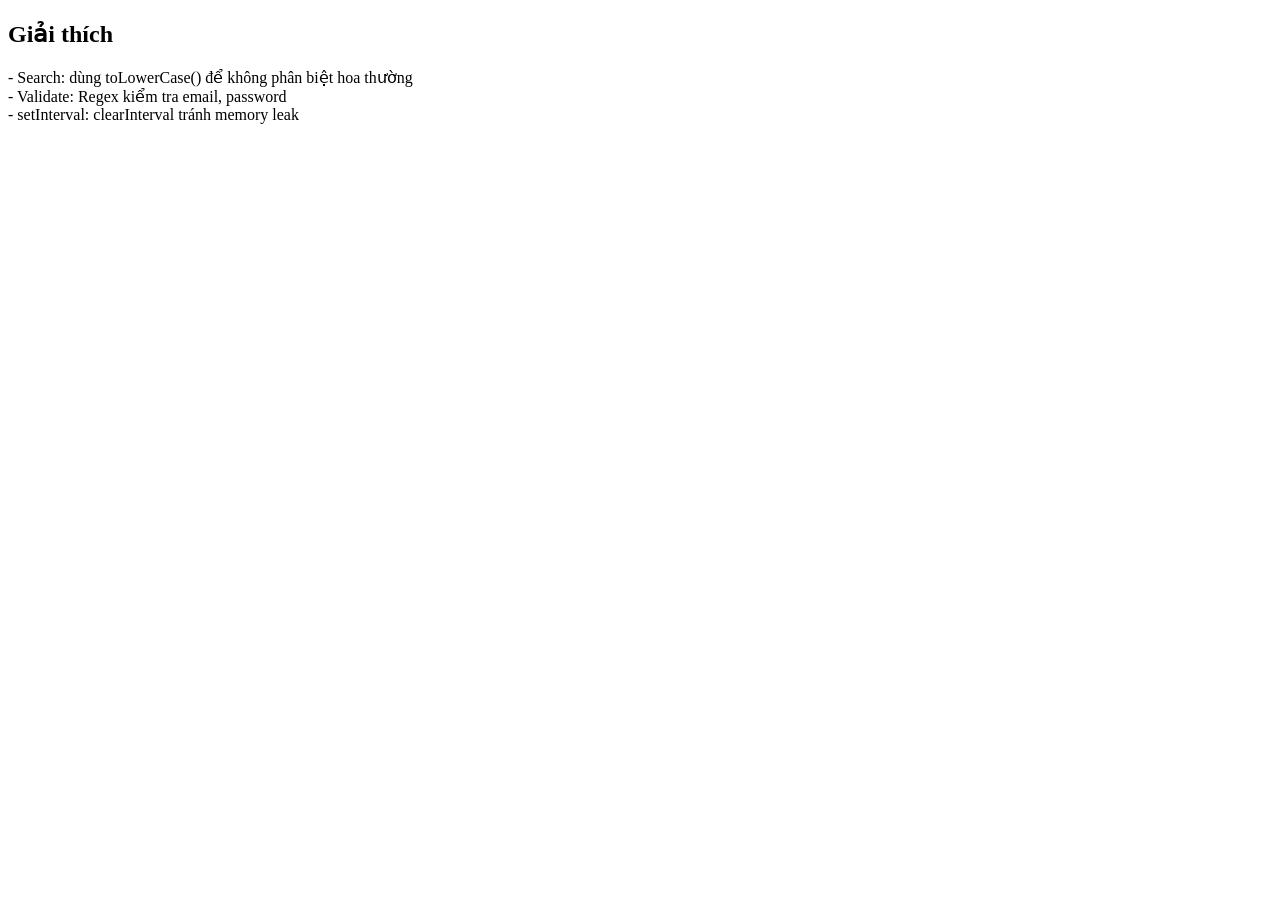
==== about.html @ 0460ea70 "Create about.html" ====
<!DOCTYPE html>
<html lang="vi">
<head>
<meta charset="UTF-8">
<title>Lý thuyết</title>
<link rel="stylesheet" href="css/style.css">
</head>
<body>
<h2>Giải thích</h2>
<p>
- Search: dùng toLowerCase() để không phân biệt hoa thường<br>
- Validate: Regex kiểm tra email, password<br>
- setInterval: clearInterval tránh memory leak
</p>
</body>
</html>
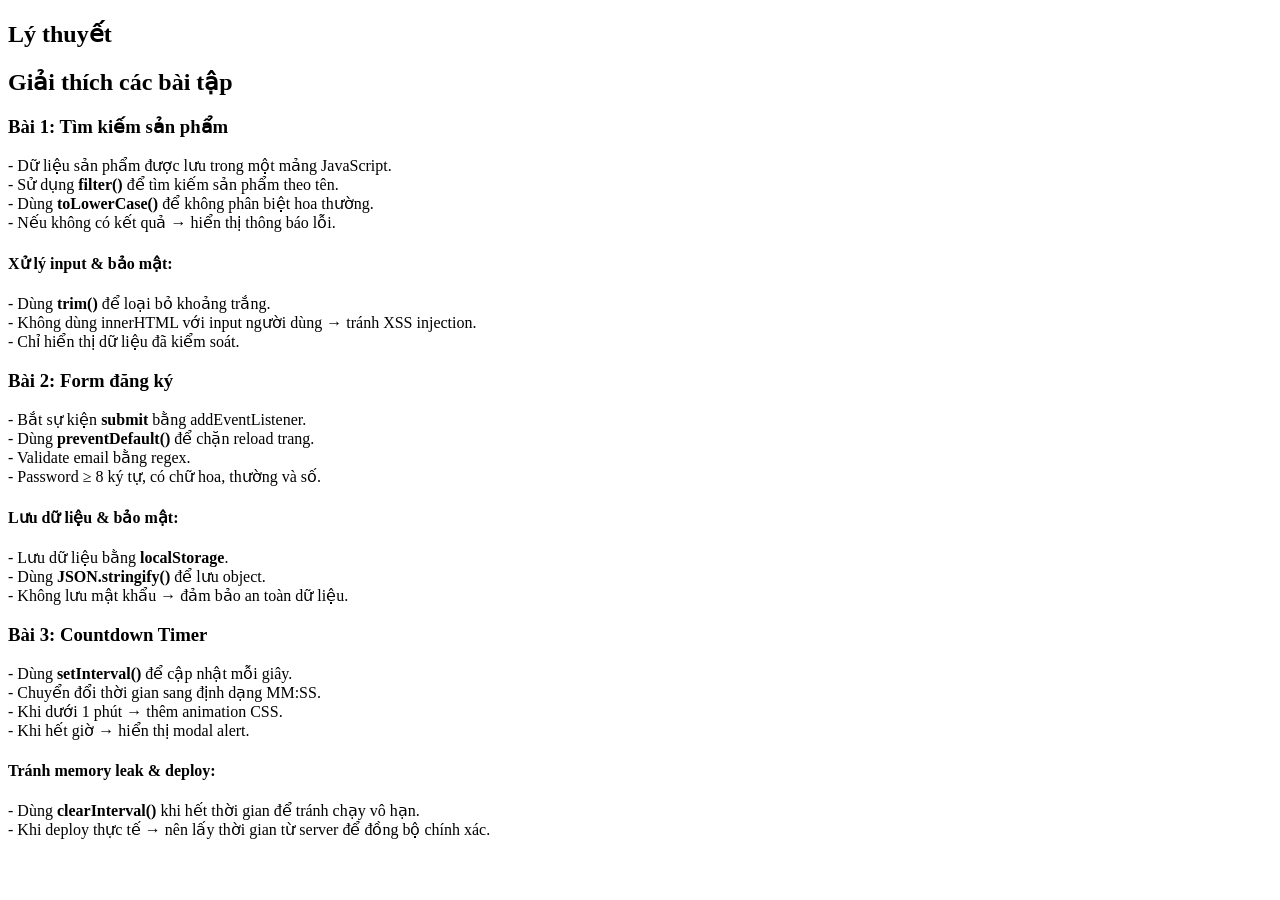
==== commit c34e649a: "Update about.html" ====
--- a/about.html
+++ b/about.html
@@ -2,15 +2,73 @@
 <html lang="vi">
 <head>
 <meta charset="UTF-8">
+<meta name="viewport" content="width=device-width, initial-scale=1.0">
 <title>Lý thuyết</title>
 <link rel="stylesheet" href="css/style.css">
 </head>
 <body>
-<h2>Giải thích</h2>
-<p>
-- Search: dùng toLowerCase() để không phân biệt hoa thường<br>
-- Validate: Regex kiểm tra email, password<br>
-- setInterval: clearInterval tránh memory leak
-</p>
+
+<nav class="navbar">
+  <h1>Lý thuyết</h1>
+</nav>
+
+<div class="container">
+  <h2>Giải thích các bài tập</h2>
+
+  <!-- BÀI 1 -->
+  <div class="card">
+    <h3>Bài 1: Tìm kiếm sản phẩm</h3>
+    <p>
+      - Dữ liệu sản phẩm được lưu trong một mảng JavaScript.<br>
+      - Sử dụng <b>filter()</b> để tìm kiếm sản phẩm theo tên.<br>
+      - Dùng <b>toLowerCase()</b> để không phân biệt hoa thường.<br>
+      - Nếu không có kết quả → hiển thị thông báo lỗi.
+    </p>
+
+    <h4>Xử lý input & bảo mật:</h4>
+    <p>
+      - Dùng <b>trim()</b> để loại bỏ khoảng trắng.<br>
+      - Không dùng innerHTML với input người dùng → tránh XSS injection.<br>
+      - Chỉ hiển thị dữ liệu đã kiểm soát.
+    </p>
+  </div>
+
+  <!-- BÀI 2 -->
+  <div class="card">
+    <h3>Bài 2: Form đăng ký</h3>
+    <p>
+      - Bắt sự kiện <b>submit</b> bằng addEventListener.<br>
+      - Dùng <b>preventDefault()</b> để chặn reload trang.<br>
+      - Validate email bằng regex.<br>
+      - Password ≥ 8 ký tự, có chữ hoa, thường và số.<br>
+    </p>
+
+    <h4>Lưu dữ liệu & bảo mật:</h4>
+    <p>
+      - Lưu dữ liệu bằng <b>localStorage</b>.<br>
+      - Dùng <b>JSON.stringify()</b> để lưu object.<br>
+      - Không lưu mật khẩu → đảm bảo an toàn dữ liệu.
+    </p>
+  </div>
+
+  <!-- BÀI 3 -->
+  <div class="card">
+    <h3>Bài 3: Countdown Timer</h3>
+    <p>
+      - Dùng <b>setInterval()</b> để cập nhật mỗi giây.<br>
+      - Chuyển đổi thời gian sang định dạng MM:SS.<br>
+      - Khi dưới 1 phút → thêm animation CSS.<br>
+      - Khi hết giờ → hiển thị modal alert.
+    </p>
+
+    <h4>Tránh memory leak & deploy:</h4>
+    <p>
+      - Dùng <b>clearInterval()</b> khi hết thời gian để tránh chạy vô hạn.<br>
+      - Khi deploy thực tế → nên lấy thời gian từ server để đồng bộ chính xác.
+    </p>
+  </div>
+
+</div>
+
 </body>
 </html>
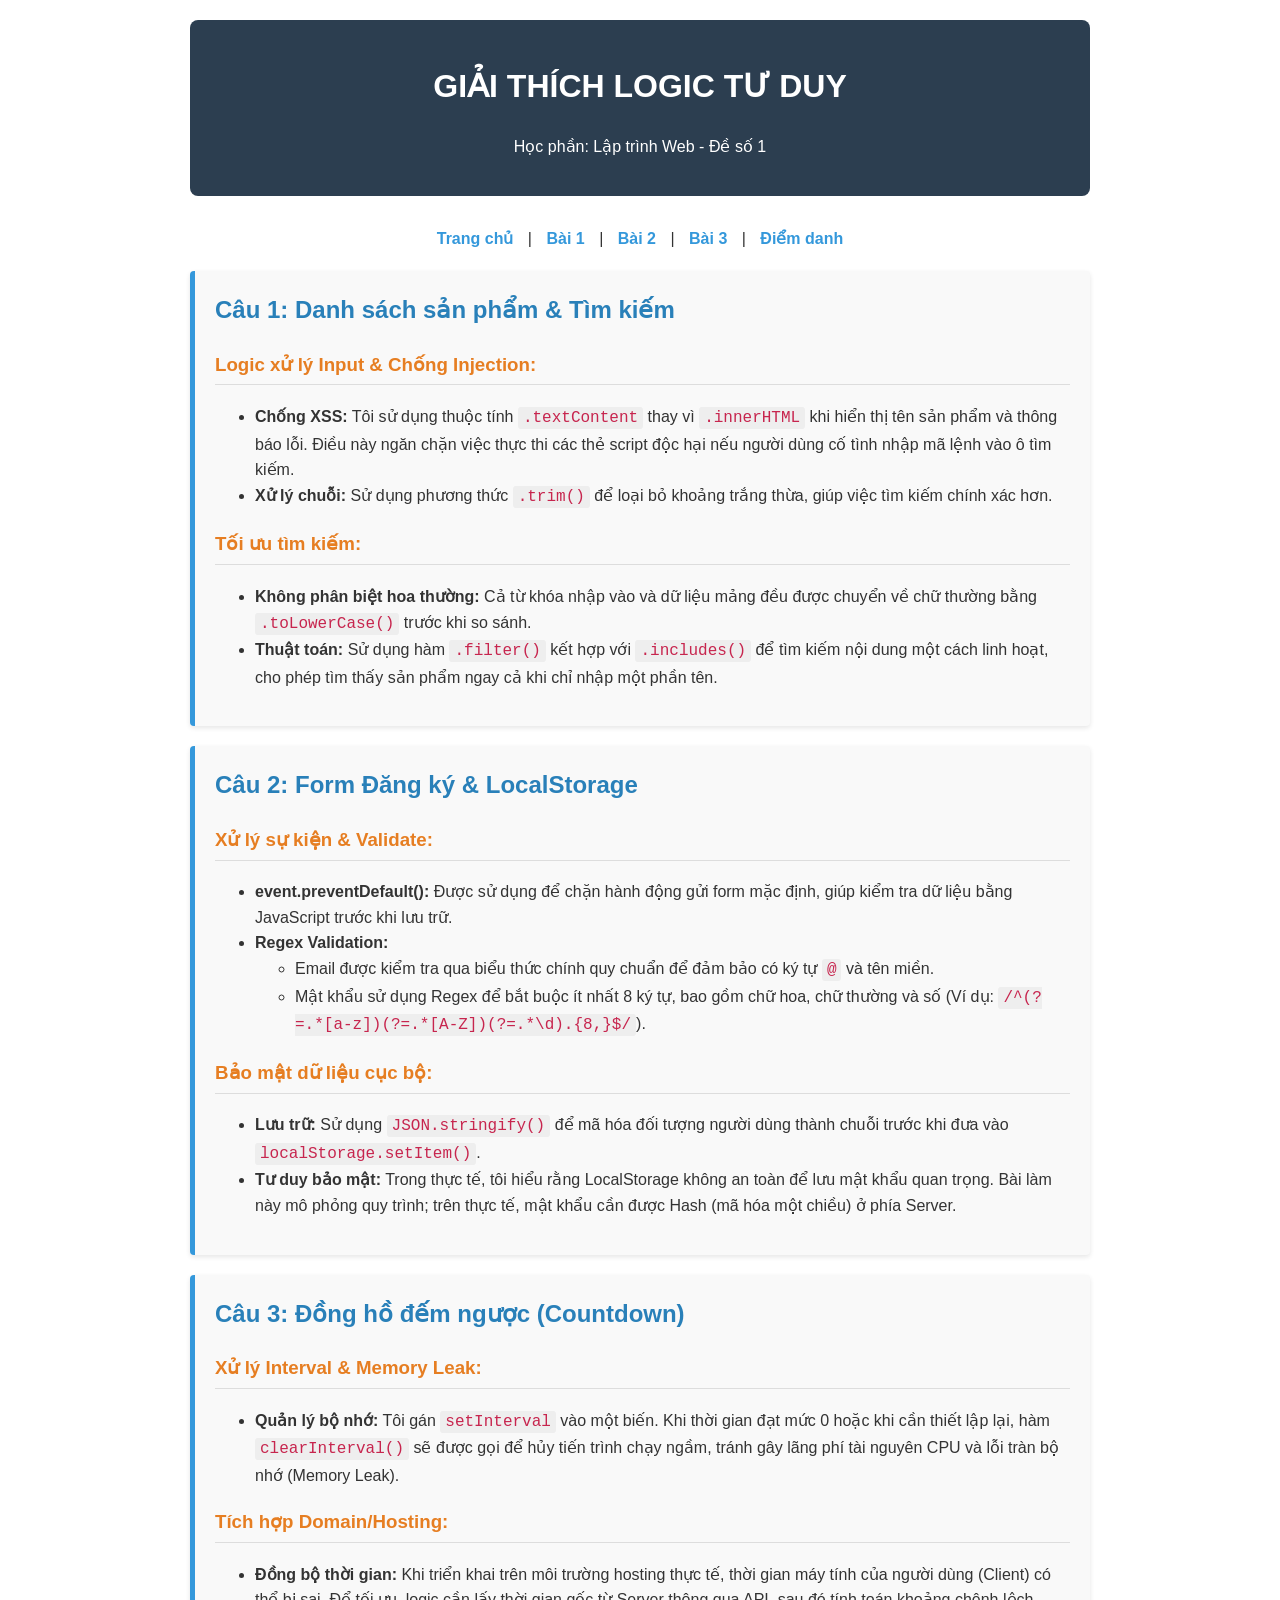
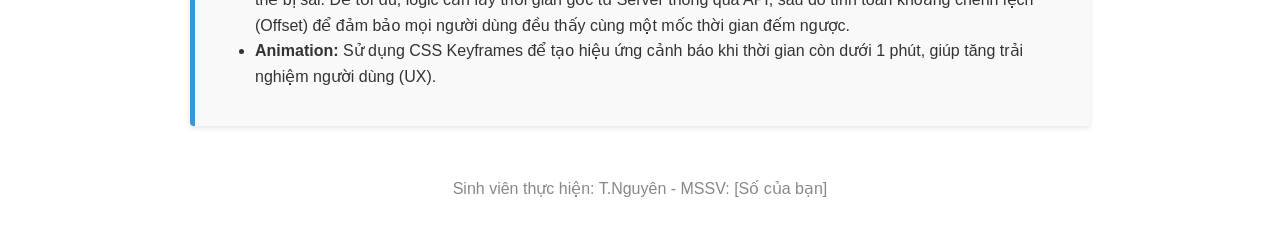
==== commit 371e3531: "Update about.html" ====
--- a/about.html
+++ b/about.html
@@ -1,74 +1,87 @@
 <!DOCTYPE html>
 <html lang="vi">
 <head>
-<meta charset="UTF-8">
-<meta name="viewport" content="width=device-width, initial-scale=1.0">
-<title>Lý thuyết</title>
-<link rel="stylesheet" href="css/style.css">
+    <meta charset="UTF-8">
+    <meta name="viewport" content="width=device-width, initial-scale=1.0">
+    <title>Giải thích Lý thuyết - Đề thi Kết thúc HP</title>
+    <link rel="stylesheet" href="css/style.css">
+    <style>
+        /* CSS bổ sung để trang lý thuyết dễ đọc hơn */
+        body { font-family: 'Segoe UI', Tahoma, Geneva, Verdana, sans-serif; line-height: 1.6; color: #333; max-width: 900px; margin: 0 auto; padding: 20px; }
+        header { background: #2c3e50; color: white; padding: 20px; text-align: center; border-radius: 8px; margin-bottom: 30px; }
+        .section { background: #f9f9f9; padding: 20px; border-left: 5px solid #3498db; margin-bottom: 20px; border-radius: 4px; box-shadow: 0 2px 5px rgba(0,0,0,0.1); }
+        h2 { color: #2980b9; margin-top: 0; }
+        h3 { color: #e67e22; border-bottom: 1px solid #ddd; padding-bottom: 5px; }
+        code { background: #eee; padding: 2px 5px; border-radius: 3px; font-family: 'Courier New', Courier, monospace; color: #c7254e; }
+        .nav-menu { margin-bottom: 20px; text-align: center; }
+        .nav-menu a { margin: 0 10px; text-decoration: none; color: #3498db; font-weight: bold; }
+        .nav-menu a:hover { color: #2c3e50; }
+    </style>
 </head>
 <body>
 
-<nav class="navbar">
-  <h1>Lý thuyết</h1>
-</nav>
+    <header>
+        <h1>GIẢI THÍCH LOGIC TƯ DUY</h1>
+        <p>Học phần: Lập trình Web - Đề số 1</p>
+    </header>
 
-<div class="container">
-  <h2>Giải thích các bài tập</h2>
+    <div class="nav-menu">
+        <a href="index.html">Trang chủ</a> |
+        <a href="baitap01.html">Bài 1</a> |
+        <a href="baitap02.html">Bài 2</a> |
+        <a href="baitap03.html">Bài 3</a> |
+        <a href="about.html">Điểm danh</a>
+    </div>
 
-  <!-- BÀI 1 -->
-  <div class="card">
-    <h3>Bài 1: Tìm kiếm sản phẩm</h3>
-    <p>
-      - Dữ liệu sản phẩm được lưu trong một mảng JavaScript.<br>
-      - Sử dụng <b>filter()</b> để tìm kiếm sản phẩm theo tên.<br>
-      - Dùng <b>toLowerCase()</b> để không phân biệt hoa thường.<br>
-      - Nếu không có kết quả → hiển thị thông báo lỗi.
-    </p>
+    <div class="section">
+        <h2>Câu 1: Danh sách sản phẩm & Tìm kiếm</h2>
+        <h3>Logic xử lý Input & Chống Injection:</h3>
+        <ul>
+            <li><strong>Chống XSS:</strong> Tôi sử dụng thuộc tính <code>.textContent</code> thay vì <code>.innerHTML</code> khi hiển thị tên sản phẩm và thông báo lỗi. Điều này ngăn chặn việc thực thi các thẻ script độc hại nếu người dùng cố tình nhập mã lệnh vào ô tìm kiếm.</li>
+            <li><strong>Xử lý chuỗi:</strong> Sử dụng phương thức <code>.trim()</code> để loại bỏ khoảng trắng thừa, giúp việc tìm kiếm chính xác hơn.</li>
+        </ul>
+        <h3>Tối ưu tìm kiếm:</h3>
+        <ul>
+            <li><strong>Không phân biệt hoa thường:</strong> Cả từ khóa nhập vào và dữ liệu mảng đều được chuyển về chữ thường bằng <code>.toLowerCase()</code> trước khi so sánh.</li>
+            <li><strong>Thuật toán:</strong> Sử dụng hàm <code>.filter()</code> kết hợp với <code>.includes()</code> để tìm kiếm nội dung một cách linh hoạt, cho phép tìm thấy sản phẩm ngay cả khi chỉ nhập một phần tên.</li>
+        </ul>
+    </div>
 
-    <h4>Xử lý input & bảo mật:</h4>
-    <p>
-      - Dùng <b>trim()</b> để loại bỏ khoảng trắng.<br>
-      - Không dùng innerHTML với input người dùng → tránh XSS injection.<br>
-      - Chỉ hiển thị dữ liệu đã kiểm soát.
-    </p>
-  </div>
+    <div class="section">
+        <h2>Câu 2: Form Đăng ký & LocalStorage</h2>
+        <h3>Xử lý sự kiện & Validate:</h3>
+        <ul>
+            <li><strong>event.preventDefault():</strong> Được sử dụng để chặn hành động gửi form mặc định, giúp kiểm tra dữ liệu bằng JavaScript trước khi lưu trữ.</li>
+            <li><strong>Regex Validation:</strong> 
+                <ul>
+                    <li>Email được kiểm tra qua biểu thức chính quy chuẩn để đảm bảo có ký tự <code>@</code> và tên miền.</li>
+                    <li>Mật khẩu sử dụng Regex để bắt buộc ít nhất 8 ký tự, bao gồm chữ hoa, chữ thường và số (Ví dụ: <code>/^(?=.*[a-z])(?=.*[A-Z])(?=.*\d).{8,}$/</code>).</li>
+                </ul>
+            </li>
+        </ul>
+        <h3>Bảo mật dữ liệu cục bộ:</h3>
+        <ul>
+            <li><strong>Lưu trữ:</strong> Sử dụng <code>JSON.stringify()</code> để mã hóa đối tượng người dùng thành chuỗi trước khi đưa vào <code>localStorage.setItem()</code>.</li>
+            <li><strong>Tư duy bảo mật:</strong> Trong thực tế, tôi hiểu rằng LocalStorage không an toàn để lưu mật khẩu quan trọng. Bài làm này mô phỏng quy trình; trên thực tế, mật khẩu cần được Hash (mã hóa một chiều) ở phía Server.</li>
+        </ul>
+    </div>
 
-  <!-- BÀI 2 -->
-  <div class="card">
-    <h3>Bài 2: Form đăng ký</h3>
-    <p>
-      - Bắt sự kiện <b>submit</b> bằng addEventListener.<br>
-      - Dùng <b>preventDefault()</b> để chặn reload trang.<br>
-      - Validate email bằng regex.<br>
-      - Password ≥ 8 ký tự, có chữ hoa, thường và số.<br>
-    </p>
+    <div class="section">
+        <h2>Câu 3: Đồng hồ đếm ngược (Countdown)</h2>
+        <h3>Xử lý Interval & Memory Leak:</h3>
+        <ul>
+            <li><strong>Quản lý bộ nhớ:</strong> Tôi gán <code>setInterval</code> vào một biến. Khi thời gian đạt mức 0 hoặc khi cần thiết lập lại, hàm <code>clearInterval()</code> sẽ được gọi để hủy tiến trình chạy ngầm, tránh gây lãng phí tài nguyên CPU và lỗi tràn bộ nhớ (Memory Leak).</li>
+        </ul>
+        <h3>Tích hợp Domain/Hosting:</h3>
+        <ul>
+            <li><strong>Đồng bộ thời gian:</strong> Khi triển khai trên môi trường hosting thực tế, thời gian máy tính của người dùng (Client) có thể bị sai. Để tối ưu, logic cần lấy thời gian gốc từ Server thông qua API, sau đó tính toán khoảng chênh lệch (Offset) để đảm bảo mọi người dùng đều thấy cùng một mốc thời gian đếm ngược.</li>
+            <li><strong>Animation:</strong> Sử dụng CSS Keyframes để tạo hiệu ứng cảnh báo khi thời gian còn dưới 1 phút, giúp tăng trải nghiệm người dùng (UX).</li>
+        </ul>
+    </div>
 
-    <h4>Lưu dữ liệu & bảo mật:</h4>
-    <p>
-      - Lưu dữ liệu bằng <b>localStorage</b>.<br>
-      - Dùng <b>JSON.stringify()</b> để lưu object.<br>
-      - Không lưu mật khẩu → đảm bảo an toàn dữ liệu.
-    </p>
-  </div>
-
-  <!-- BÀI 3 -->
-  <div class="card">
-    <h3>Bài 3: Countdown Timer</h3>
-    <p>
-      - Dùng <b>setInterval()</b> để cập nhật mỗi giây.<br>
-      - Chuyển đổi thời gian sang định dạng MM:SS.<br>
-      - Khi dưới 1 phút → thêm animation CSS.<br>
-      - Khi hết giờ → hiển thị modal alert.
-    </p>
-
-    <h4>Tránh memory leak & deploy:</h4>
-    <p>
-      - Dùng <b>clearInterval()</b> khi hết thời gian để tránh chạy vô hạn.<br>
-      - Khi deploy thực tế → nên lấy thời gian từ server để đồng bộ chính xác.
-    </p>
-  </div>
-
-</div>
+    <footer style="text-align: center; margin-top: 50px; color: #888;">
+        <p>Sinh viên thực hiện: T.Nguyên - MSSV: [Số của bạn]</p>
+    </footer>
 
 </body>
 </html>
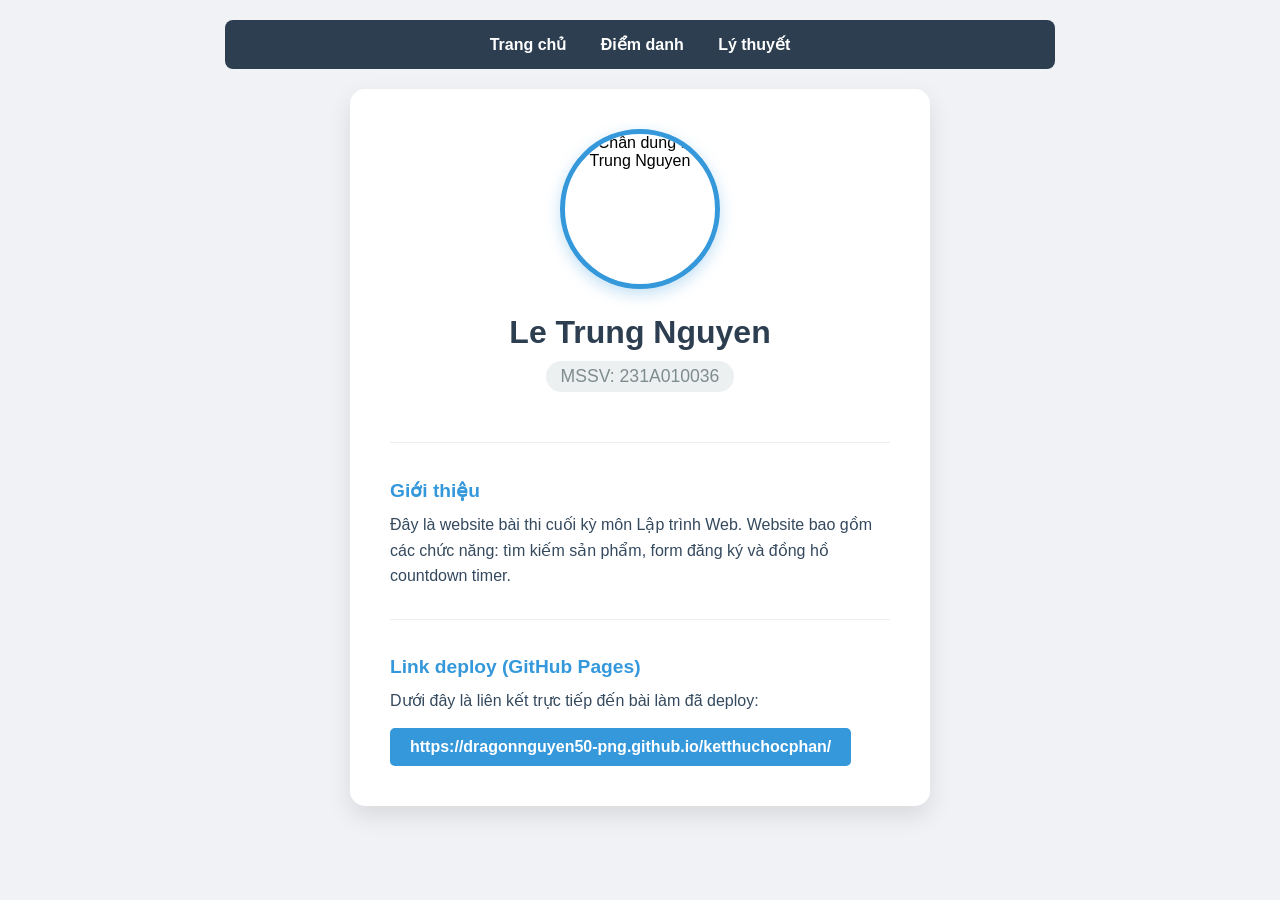
==== commit 86061ec9: "Update about.html" ====
--- a/about.html
+++ b/about.html
@@ -3,85 +3,157 @@
 <head>
     <meta charset="UTF-8">
     <meta name="viewport" content="width=device-width, initial-scale=1.0">
-    <title>Giải thích Lý thuyết - Đề thi Kết thúc HP</title>
+    <title>Thông tin Sinh viên - Le Trung Nguyen</title>
     <link rel="stylesheet" href="css/style.css">
     <style>
-        /* CSS bổ sung để trang lý thuyết dễ đọc hơn */
-        body { font-family: 'Segoe UI', Tahoma, Geneva, Verdana, sans-serif; line-height: 1.6; color: #333; max-width: 900px; margin: 0 auto; padding: 20px; }
-        header { background: #2c3e50; color: white; padding: 20px; text-align: center; border-radius: 8px; margin-bottom: 30px; }
-        .section { background: #f9f9f9; padding: 20px; border-left: 5px solid #3498db; margin-bottom: 20px; border-radius: 4px; box-shadow: 0 2px 5px rgba(0,0,0,0.1); }
-        h2 { color: #2980b9; margin-top: 0; }
-        h3 { color: #e67e22; border-bottom: 1px solid #ddd; padding-bottom: 5px; }
-        code { background: #eee; padding: 2px 5px; border-radius: 3px; font-family: 'Courier New', Courier, monospace; color: #c7254e; }
-        .nav-menu { margin-bottom: 20px; text-align: center; }
-        .nav-menu a { margin: 0 10px; text-decoration: none; color: #3498db; font-weight: bold; }
-        .nav-menu a:hover { color: #2c3e50; }
+        /* CSS bổ sung dành riêng cho trang About */
+        body {
+            font-family: 'Segoe UI', Tahoma, Geneva, Verdana, sans-serif;
+            background-color: #f0f2f5;
+            margin: 0;
+            padding: 20px;
+            display: flex;
+            flex-direction: column;
+            align-items: center;
+        }
+
+        /* Menu điều hướng (giả định) */
+        .navbar {
+            width: 100%;
+            max-width: 800px;
+            background: #2c3e50;
+            padding: 15px;
+            border-radius: 8px;
+            margin-bottom: 20px;
+            text-align: center;
+        }
+        .navbar a {
+            color: white;
+            text-decoration: none;
+            margin: 0 15px;
+            font-weight: bold;
+        }
+        .navbar a:hover { color: #3498db; }
+
+        /* Container chính */
+        .profile-card {
+            background: white;
+            border-radius: 15px;
+            box-shadow: 0 10px 25px rgba(0,0,0,0.1);
+            width: 100%;
+            max-width: 500px;
+            padding: 40px;
+            text-align: center;
+            transition: transform 0.3s ease;
+        }
+
+        .profile-card:hover {
+            transform: translateY(-5px);
+        }
+
+        /* Phần ảnh đại diện */
+        .avatar-container {
+            width: 150px;
+            height: 150px;
+            margin: 0 auto 25px auto;
+            border-radius: 50%;
+            overflow: hidden;
+            border: 5px solid #3498db;
+            box-shadow: 0 5px 15px rgba(52, 152, 219, 0.3);
+        }
+
+        .avatar-container img {
+            width: 100%;
+            height: 100%;
+            object-fit: cover; /* Giúp ảnh không bị méo */
+        }
+
+        /* Phần chữ */
+        h1.student-name {
+            color: #2c3e50;
+            margin: 0 0 10px 0;
+            font-size: 2em;
+        }
+
+        p.student-id {
+            color: #7f8c8d;
+            font-size: 1.1em;
+            margin: 0 0 20px 0;
+            background: #ecf0f1;
+            padding: 5px 15px;
+            border-radius: 20px;
+            display: inline-block;
+        }
+
+        .info-section {
+            text-align: left;
+            margin-top: 30px;
+            border-top: 1px solid #eee;
+            padding-top: 20px;
+        }
+
+        .info-section h2 {
+            color: #3498db;
+            font-size: 1.2em;
+            margin-bottom: 10px;
+        }
+
+        .info-section p {
+            color: #34495e;
+            line-height: 1.6;
+            margin: 0 0 15px 0;
+        }
+
+        /* Style cho Link Deploy */
+        .deploy-link {
+            display: inline-block;
+            background-color: #3498db;
+            color: white;
+            text-decoration: none;
+            padding: 10px 20px;
+            border-radius: 5px;
+            font-weight: bold;
+            transition: background 0.3s ease;
+            word-break: break-all; /* Tránh tràn link dài trên mobile */
+        }
+
+        .deploy-link:hover {
+            background-color: #2980b9;
+        }
+
     </style>
 </head>
 <body>
 
-    <header>
-        <h1>GIẢI THÍCH LOGIC TƯ DUY</h1>
-        <p>Học phần: Lập trình Web - Đề số 1</p>
-    </header>
+    <div class="navbar">
+        <a href="index.html">Trang chủ</a>
+        <a href="about.html">Điểm danh</a>
+        <a href="lythuyet.html">Lý thuyết</a>
+        </div>
 
-    <div class="nav-menu">
-        <a href="index.html">Trang chủ</a> |
-        <a href="baitap01.html">Bài 1</a> |
-        <a href="baitap02.html">Bài 2</a> |
-        <a href="baitap03.html">Bài 3</a> |
-        <a href="about.html">Điểm danh</a>
+    <div class="profile-card">
+        
+        <div class="avatar-container">
+            <img src="images/avatar.jpg" alt="Chân dung Le Trung Nguyen">
+        </div>
+
+        <h1 class="student-name">Le Trung Nguyen</h1>
+        <p class="student-id">MSSV: 231A010036</p>
+
+        <div class="info-section">
+            <h2>Giới thiệu</h2>
+            <p>Đây là website bài thi cuối kỳ môn Lập trình Web. Website bao gồm các chức năng: tìm kiếm sản phẩm, form đăng ký và đồng hồ countdown timer.</p>
+        </div>
+
+        <div class="info-section">
+            <h2>Link deploy (GitHub Pages)</h2>
+            <p>Dưới đây là liên kết trực tiếp đến bài làm đã deploy:</p>
+            <a href="https://dragonnguyen50-png.github.io/ketthuchocphan/" class="deploy-link" target="_blank">
+                https://dragonnguyen50-png.github.io/ketthuchocphan/
+            </a>
+        </div>
+
     </div>
-
-    <div class="section">
-        <h2>Câu 1: Danh sách sản phẩm & Tìm kiếm</h2>
-        <h3>Logic xử lý Input & Chống Injection:</h3>
-        <ul>
-            <li><strong>Chống XSS:</strong> Tôi sử dụng thuộc tính <code>.textContent</code> thay vì <code>.innerHTML</code> khi hiển thị tên sản phẩm và thông báo lỗi. Điều này ngăn chặn việc thực thi các thẻ script độc hại nếu người dùng cố tình nhập mã lệnh vào ô tìm kiếm.</li>
-            <li><strong>Xử lý chuỗi:</strong> Sử dụng phương thức <code>.trim()</code> để loại bỏ khoảng trắng thừa, giúp việc tìm kiếm chính xác hơn.</li>
-        </ul>
-        <h3>Tối ưu tìm kiếm:</h3>
-        <ul>
-            <li><strong>Không phân biệt hoa thường:</strong> Cả từ khóa nhập vào và dữ liệu mảng đều được chuyển về chữ thường bằng <code>.toLowerCase()</code> trước khi so sánh.</li>
-            <li><strong>Thuật toán:</strong> Sử dụng hàm <code>.filter()</code> kết hợp với <code>.includes()</code> để tìm kiếm nội dung một cách linh hoạt, cho phép tìm thấy sản phẩm ngay cả khi chỉ nhập một phần tên.</li>
-        </ul>
-    </div>
-
-    <div class="section">
-        <h2>Câu 2: Form Đăng ký & LocalStorage</h2>
-        <h3>Xử lý sự kiện & Validate:</h3>
-        <ul>
-            <li><strong>event.preventDefault():</strong> Được sử dụng để chặn hành động gửi form mặc định, giúp kiểm tra dữ liệu bằng JavaScript trước khi lưu trữ.</li>
-            <li><strong>Regex Validation:</strong> 
-                <ul>
-                    <li>Email được kiểm tra qua biểu thức chính quy chuẩn để đảm bảo có ký tự <code>@</code> và tên miền.</li>
-                    <li>Mật khẩu sử dụng Regex để bắt buộc ít nhất 8 ký tự, bao gồm chữ hoa, chữ thường và số (Ví dụ: <code>/^(?=.*[a-z])(?=.*[A-Z])(?=.*\d).{8,}$/</code>).</li>
-                </ul>
-            </li>
-        </ul>
-        <h3>Bảo mật dữ liệu cục bộ:</h3>
-        <ul>
-            <li><strong>Lưu trữ:</strong> Sử dụng <code>JSON.stringify()</code> để mã hóa đối tượng người dùng thành chuỗi trước khi đưa vào <code>localStorage.setItem()</code>.</li>
-            <li><strong>Tư duy bảo mật:</strong> Trong thực tế, tôi hiểu rằng LocalStorage không an toàn để lưu mật khẩu quan trọng. Bài làm này mô phỏng quy trình; trên thực tế, mật khẩu cần được Hash (mã hóa một chiều) ở phía Server.</li>
-        </ul>
-    </div>
-
-    <div class="section">
-        <h2>Câu 3: Đồng hồ đếm ngược (Countdown)</h2>
-        <h3>Xử lý Interval & Memory Leak:</h3>
-        <ul>
-            <li><strong>Quản lý bộ nhớ:</strong> Tôi gán <code>setInterval</code> vào một biến. Khi thời gian đạt mức 0 hoặc khi cần thiết lập lại, hàm <code>clearInterval()</code> sẽ được gọi để hủy tiến trình chạy ngầm, tránh gây lãng phí tài nguyên CPU và lỗi tràn bộ nhớ (Memory Leak).</li>
-        </ul>
-        <h3>Tích hợp Domain/Hosting:</h3>
-        <ul>
-            <li><strong>Đồng bộ thời gian:</strong> Khi triển khai trên môi trường hosting thực tế, thời gian máy tính của người dùng (Client) có thể bị sai. Để tối ưu, logic cần lấy thời gian gốc từ Server thông qua API, sau đó tính toán khoảng chênh lệch (Offset) để đảm bảo mọi người dùng đều thấy cùng một mốc thời gian đếm ngược.</li>
-            <li><strong>Animation:</strong> Sử dụng CSS Keyframes để tạo hiệu ứng cảnh báo khi thời gian còn dưới 1 phút, giúp tăng trải nghiệm người dùng (UX).</li>
-        </ul>
-    </div>
-
-    <footer style="text-align: center; margin-top: 50px; color: #888;">
-        <p>Sinh viên thực hiện: T.Nguyên - MSSV: [Số của bạn]</p>
-    </footer>
 
 </body>
 </html>
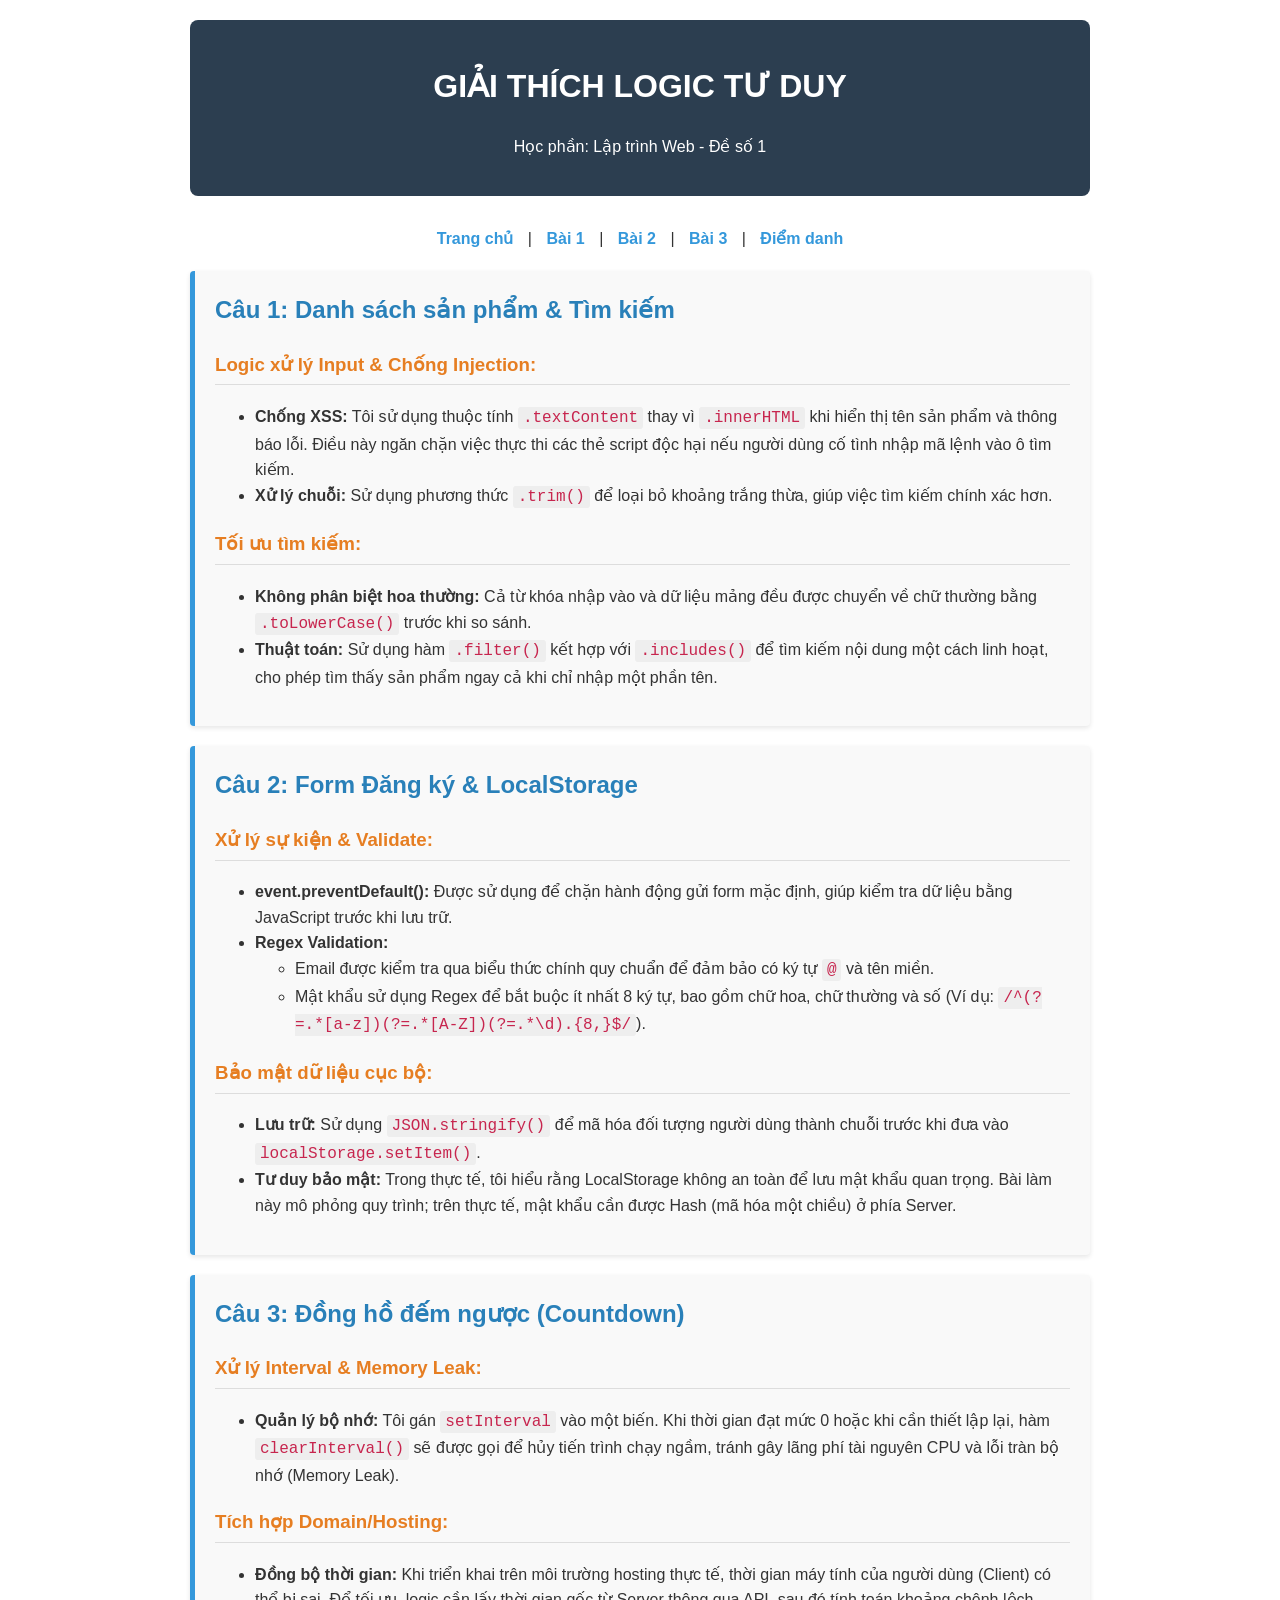
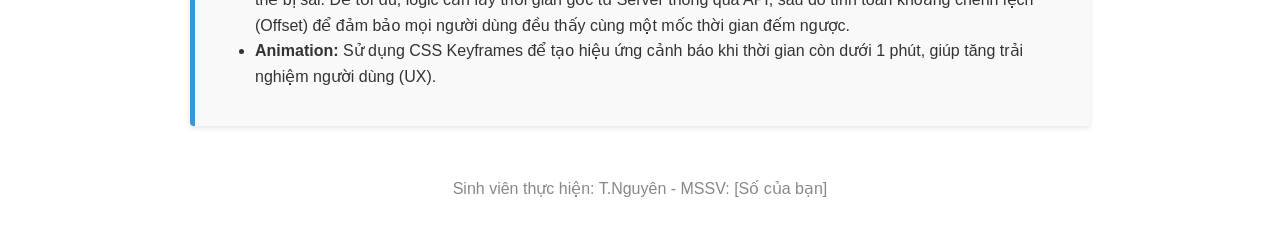
==== commit 0a2def21: "Update about.html" ====
--- a/about.html
+++ b/about.html
@@ -3,157 +3,85 @@
 <head>
     <meta charset="UTF-8">
     <meta name="viewport" content="width=device-width, initial-scale=1.0">
-    <title>Thông tin Sinh viên - Le Trung Nguyen</title>
+    <title>Giải thích Lý thuyết - Đề thi Kết thúc HP</title>
     <link rel="stylesheet" href="css/style.css">
     <style>
-        /* CSS bổ sung dành riêng cho trang About */
-        body {
-            font-family: 'Segoe UI', Tahoma, Geneva, Verdana, sans-serif;
-            background-color: #f0f2f5;
-            margin: 0;
-            padding: 20px;
-            display: flex;
-            flex-direction: column;
-            align-items: center;
-        }
-
-        /* Menu điều hướng (giả định) */
-        .navbar {
-            width: 100%;
-            max-width: 800px;
-            background: #2c3e50;
-            padding: 15px;
-            border-radius: 8px;
-            margin-bottom: 20px;
-            text-align: center;
-        }
-        .navbar a {
-            color: white;
-            text-decoration: none;
-            margin: 0 15px;
-            font-weight: bold;
-        }
-        .navbar a:hover { color: #3498db; }
-
-        /* Container chính */
-        .profile-card {
-            background: white;
-            border-radius: 15px;
-            box-shadow: 0 10px 25px rgba(0,0,0,0.1);
-            width: 100%;
-            max-width: 500px;
-            padding: 40px;
-            text-align: center;
-            transition: transform 0.3s ease;
-        }
-
-        .profile-card:hover {
-            transform: translateY(-5px);
-        }
-
-        /* Phần ảnh đại diện */
-        .avatar-container {
-            width: 150px;
-            height: 150px;
-            margin: 0 auto 25px auto;
-            border-radius: 50%;
-            overflow: hidden;
-            border: 5px solid #3498db;
-            box-shadow: 0 5px 15px rgba(52, 152, 219, 0.3);
-        }
-
-        .avatar-container img {
-            width: 100%;
-            height: 100%;
-            object-fit: cover; /* Giúp ảnh không bị méo */
-        }
-
-        /* Phần chữ */
-        h1.student-name {
-            color: #2c3e50;
-            margin: 0 0 10px 0;
-            font-size: 2em;
-        }
-
-        p.student-id {
-            color: #7f8c8d;
-            font-size: 1.1em;
-            margin: 0 0 20px 0;
-            background: #ecf0f1;
-            padding: 5px 15px;
-            border-radius: 20px;
-            display: inline-block;
-        }
-
-        .info-section {
-            text-align: left;
-            margin-top: 30px;
-            border-top: 1px solid #eee;
-            padding-top: 20px;
-        }
-
-        .info-section h2 {
-            color: #3498db;
-            font-size: 1.2em;
-            margin-bottom: 10px;
-        }
-
-        .info-section p {
-            color: #34495e;
-            line-height: 1.6;
-            margin: 0 0 15px 0;
-        }
-
-        /* Style cho Link Deploy */
-        .deploy-link {
-            display: inline-block;
-            background-color: #3498db;
-            color: white;
-            text-decoration: none;
-            padding: 10px 20px;
-            border-radius: 5px;
-            font-weight: bold;
-            transition: background 0.3s ease;
-            word-break: break-all; /* Tránh tràn link dài trên mobile */
-        }
-
-        .deploy-link:hover {
-            background-color: #2980b9;
-        }
-
+        /* CSS bổ sung để trang lý thuyết dễ đọc hơn */
+        body { font-family: 'Segoe UI', Tahoma, Geneva, Verdana, sans-serif; line-height: 1.6; color: #333; max-width: 900px; margin: 0 auto; padding: 20px; }
+        header { background: #2c3e50; color: white; padding: 20px; text-align: center; border-radius: 8px; margin-bottom: 30px; }
+        .section { background: #f9f9f9; padding: 20px; border-left: 5px solid #3498db; margin-bottom: 20px; border-radius: 4px; box-shadow: 0 2px 5px rgba(0,0,0,0.1); }
+        h2 { color: #2980b9; margin-top: 0; }
+        h3 { color: #e67e22; border-bottom: 1px solid #ddd; padding-bottom: 5px; }
+        code { background: #eee; padding: 2px 5px; border-radius: 3px; font-family: 'Courier New', Courier, monospace; color: #c7254e; }
+        .nav-menu { margin-bottom: 20px; text-align: center; }
+        .nav-menu a { margin: 0 10px; text-decoration: none; color: #3498db; font-weight: bold; }
+        .nav-menu a:hover { color: #2c3e50; }
     </style>
 </head>
 <body>
 
-    <div class="navbar">
-        <a href="index.html">Trang chủ</a>
+    <header>
+        <h1>GIẢI THÍCH LOGIC TƯ DUY</h1>
+        <p>Học phần: Lập trình Web - Đề số 1</p>
+    </header>
+
+    <div class="nav-menu">
+        <a href="index.html">Trang chủ</a> |
+        <a href="baitap01.html">Bài 1</a> |
+        <a href="baitap02.html">Bài 2</a> |
+        <a href="baitap03.html">Bài 3</a> |
         <a href="about.html">Điểm danh</a>
-        <a href="lythuyet.html">Lý thuyết</a>
-        </div>
+    </div>
 
-    <div class="profile-card">
-        
-        <div class="avatar-container">
-            <img src="images/avatar.jpg" alt="Chân dung Le Trung Nguyen">
-        </div>
+    <div class="section">
+        <h2>Câu 1: Danh sách sản phẩm & Tìm kiếm</h2>
+        <h3>Logic xử lý Input & Chống Injection:</h3>
+        <ul>
+            <li><strong>Chống XSS:</strong> Tôi sử dụng thuộc tính <code>.textContent</code> thay vì <code>.innerHTML</code> khi hiển thị tên sản phẩm và thông báo lỗi. Điều này ngăn chặn việc thực thi các thẻ script độc hại nếu người dùng cố tình nhập mã lệnh vào ô tìm kiếm.</li>
+            <li><strong>Xử lý chuỗi:</strong> Sử dụng phương thức <code>.trim()</code> để loại bỏ khoảng trắng thừa, giúp việc tìm kiếm chính xác hơn.</li>
+        </ul>
+        <h3>Tối ưu tìm kiếm:</h3>
+        <ul>
+            <li><strong>Không phân biệt hoa thường:</strong> Cả từ khóa nhập vào và dữ liệu mảng đều được chuyển về chữ thường bằng <code>.toLowerCase()</code> trước khi so sánh.</li>
+            <li><strong>Thuật toán:</strong> Sử dụng hàm <code>.filter()</code> kết hợp với <code>.includes()</code> để tìm kiếm nội dung một cách linh hoạt, cho phép tìm thấy sản phẩm ngay cả khi chỉ nhập một phần tên.</li>
+        </ul>
+    </div>
 
-        <h1 class="student-name">Le Trung Nguyen</h1>
-        <p class="student-id">MSSV: 231A010036</p>
+    <div class="section">
+        <h2>Câu 2: Form Đăng ký & LocalStorage</h2>
+        <h3>Xử lý sự kiện & Validate:</h3>
+        <ul>
+            <li><strong>event.preventDefault():</strong> Được sử dụng để chặn hành động gửi form mặc định, giúp kiểm tra dữ liệu bằng JavaScript trước khi lưu trữ.</li>
+            <li><strong>Regex Validation:</strong> 
+                <ul>
+                    <li>Email được kiểm tra qua biểu thức chính quy chuẩn để đảm bảo có ký tự <code>@</code> và tên miền.</li>
+                    <li>Mật khẩu sử dụng Regex để bắt buộc ít nhất 8 ký tự, bao gồm chữ hoa, chữ thường và số (Ví dụ: <code>/^(?=.*[a-z])(?=.*[A-Z])(?=.*\d).{8,}$/</code>).</li>
+                </ul>
+            </li>
+        </ul>
+        <h3>Bảo mật dữ liệu cục bộ:</h3>
+        <ul>
+            <li><strong>Lưu trữ:</strong> Sử dụng <code>JSON.stringify()</code> để mã hóa đối tượng người dùng thành chuỗi trước khi đưa vào <code>localStorage.setItem()</code>.</li>
+            <li><strong>Tư duy bảo mật:</strong> Trong thực tế, tôi hiểu rằng LocalStorage không an toàn để lưu mật khẩu quan trọng. Bài làm này mô phỏng quy trình; trên thực tế, mật khẩu cần được Hash (mã hóa một chiều) ở phía Server.</li>
+        </ul>
+    </div>
 
-        <div class="info-section">
-            <h2>Giới thiệu</h2>
-            <p>Đây là website bài thi cuối kỳ môn Lập trình Web. Website bao gồm các chức năng: tìm kiếm sản phẩm, form đăng ký và đồng hồ countdown timer.</p>
-        </div>
+    <div class="section">
+        <h2>Câu 3: Đồng hồ đếm ngược (Countdown)</h2>
+        <h3>Xử lý Interval & Memory Leak:</h3>
+        <ul>
+            <li><strong>Quản lý bộ nhớ:</strong> Tôi gán <code>setInterval</code> vào một biến. Khi thời gian đạt mức 0 hoặc khi cần thiết lập lại, hàm <code>clearInterval()</code> sẽ được gọi để hủy tiến trình chạy ngầm, tránh gây lãng phí tài nguyên CPU và lỗi tràn bộ nhớ (Memory Leak).</li>
+        </ul>
+        <h3>Tích hợp Domain/Hosting:</h3>
+        <ul>
+            <li><strong>Đồng bộ thời gian:</strong> Khi triển khai trên môi trường hosting thực tế, thời gian máy tính của người dùng (Client) có thể bị sai. Để tối ưu, logic cần lấy thời gian gốc từ Server thông qua API, sau đó tính toán khoảng chênh lệch (Offset) để đảm bảo mọi người dùng đều thấy cùng một mốc thời gian đếm ngược.</li>
+            <li><strong>Animation:</strong> Sử dụng CSS Keyframes để tạo hiệu ứng cảnh báo khi thời gian còn dưới 1 phút, giúp tăng trải nghiệm người dùng (UX).</li>
+        </ul>
+    </div>
 
-        <div class="info-section">
-            <h2>Link deploy (GitHub Pages)</h2>
-            <p>Dưới đây là liên kết trực tiếp đến bài làm đã deploy:</p>
-            <a href="https://dragonnguyen50-png.github.io/ketthuchocphan/" class="deploy-link" target="_blank">
-                https://dragonnguyen50-png.github.io/ketthuchocphan/
-            </a>
-        </div>
-
-    </div>
+    <footer style="text-align: center; margin-top: 50px; color: #888;">
+        <p>Sinh viên thực hiện: T.Nguyên - MSSV: [Số của bạn]</p>
+    </footer>
 
 </body>
 </html>
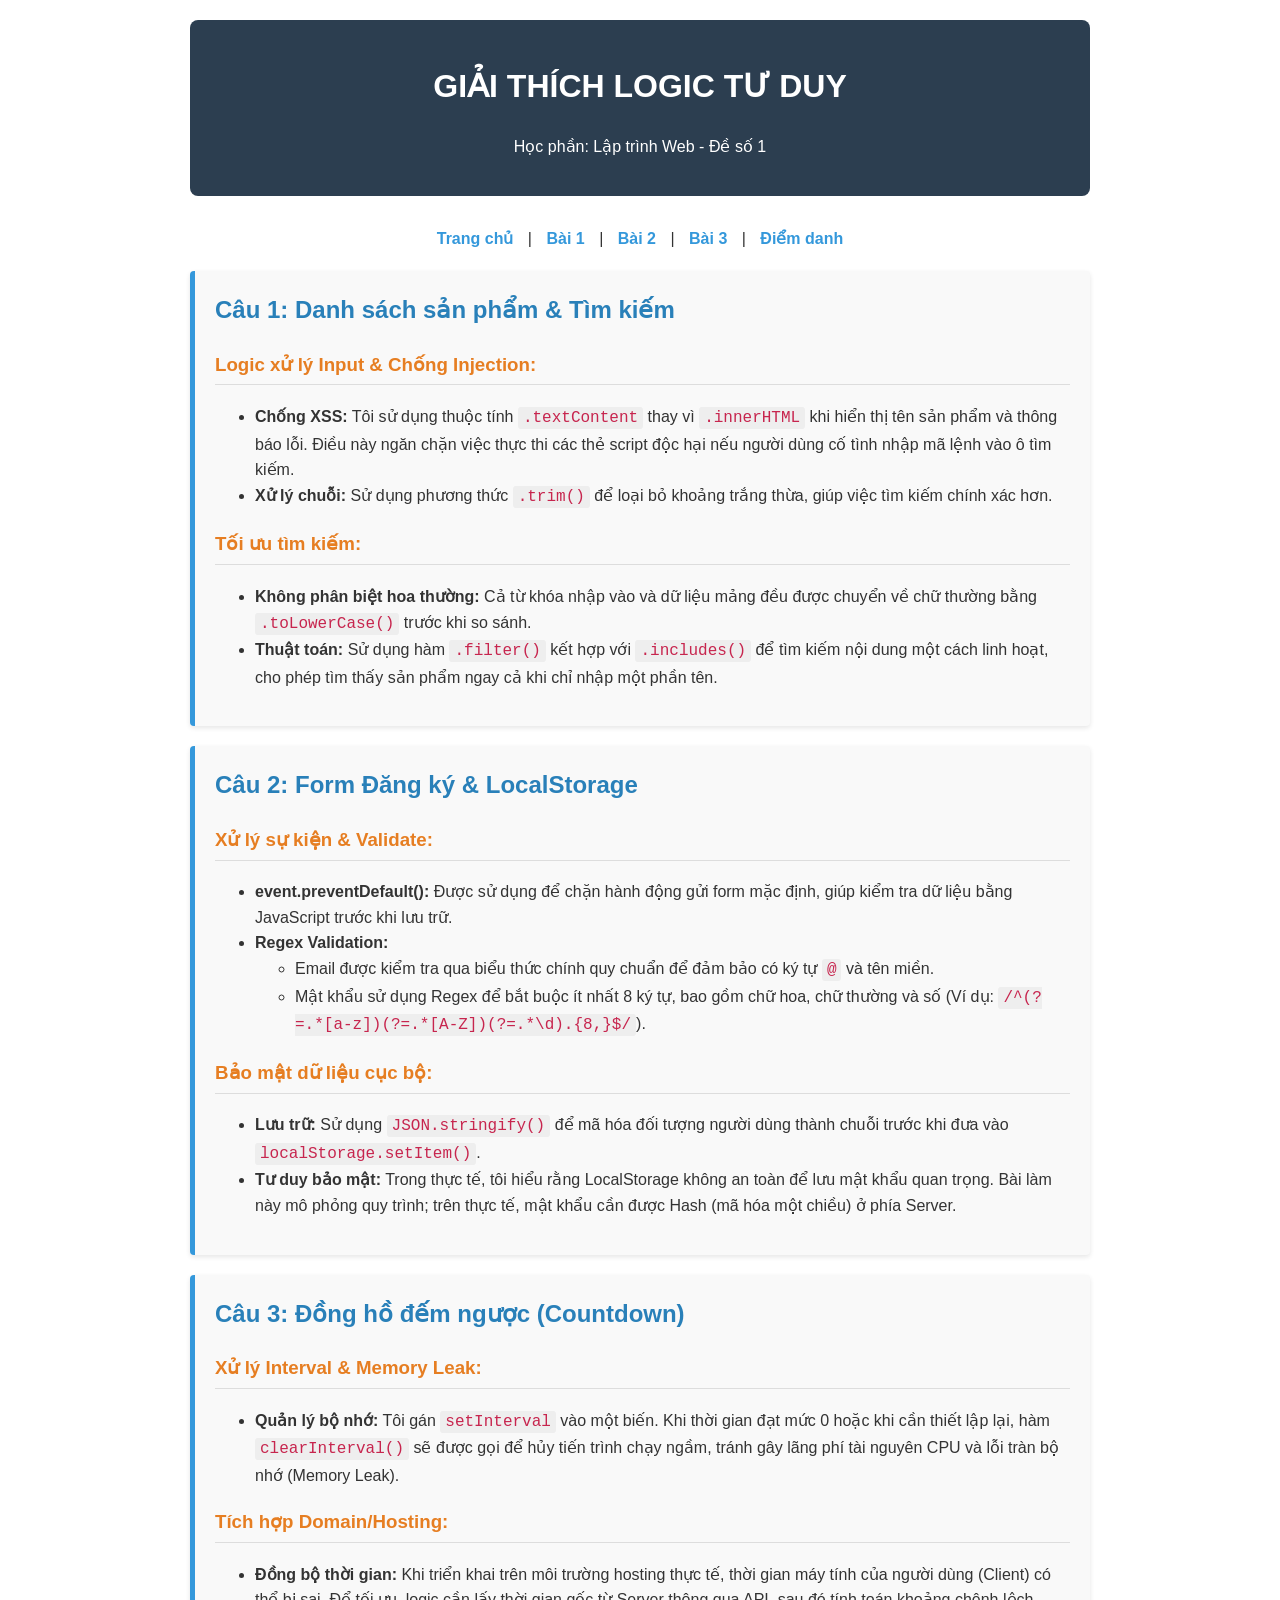
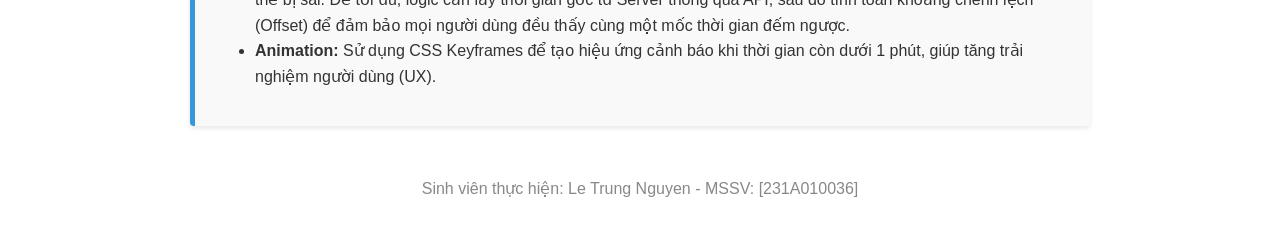
==== commit 7dcdd40b: "Update about.html" ====
--- a/about.html
+++ b/about.html
@@ -80,7 +80,7 @@
     </div>
 
     <footer style="text-align: center; margin-top: 50px; color: #888;">
-        <p>Sinh viên thực hiện: T.Nguyên - MSSV: [Số của bạn]</p>
+        <p>Sinh viên thực hiện: Le Trung Nguyen - MSSV: [231A010036]</p>
     </footer>
 
 </body>
